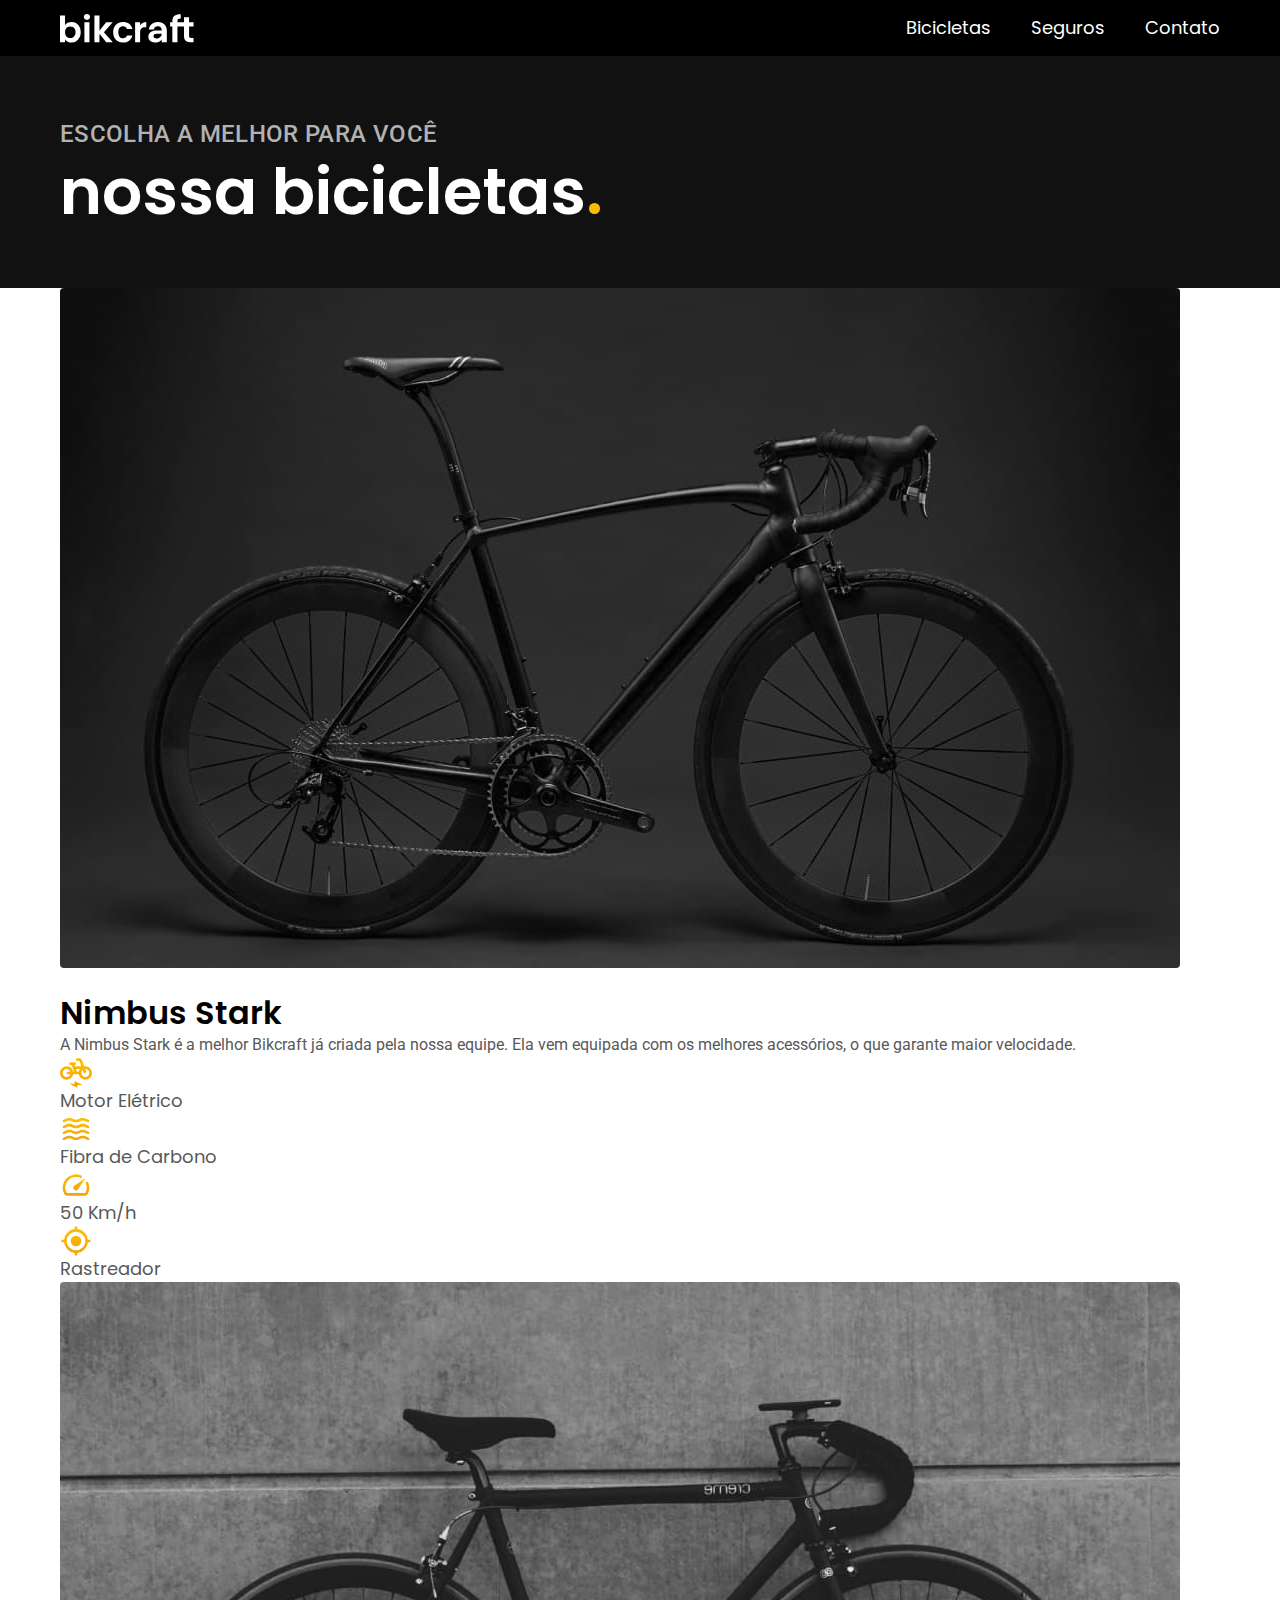
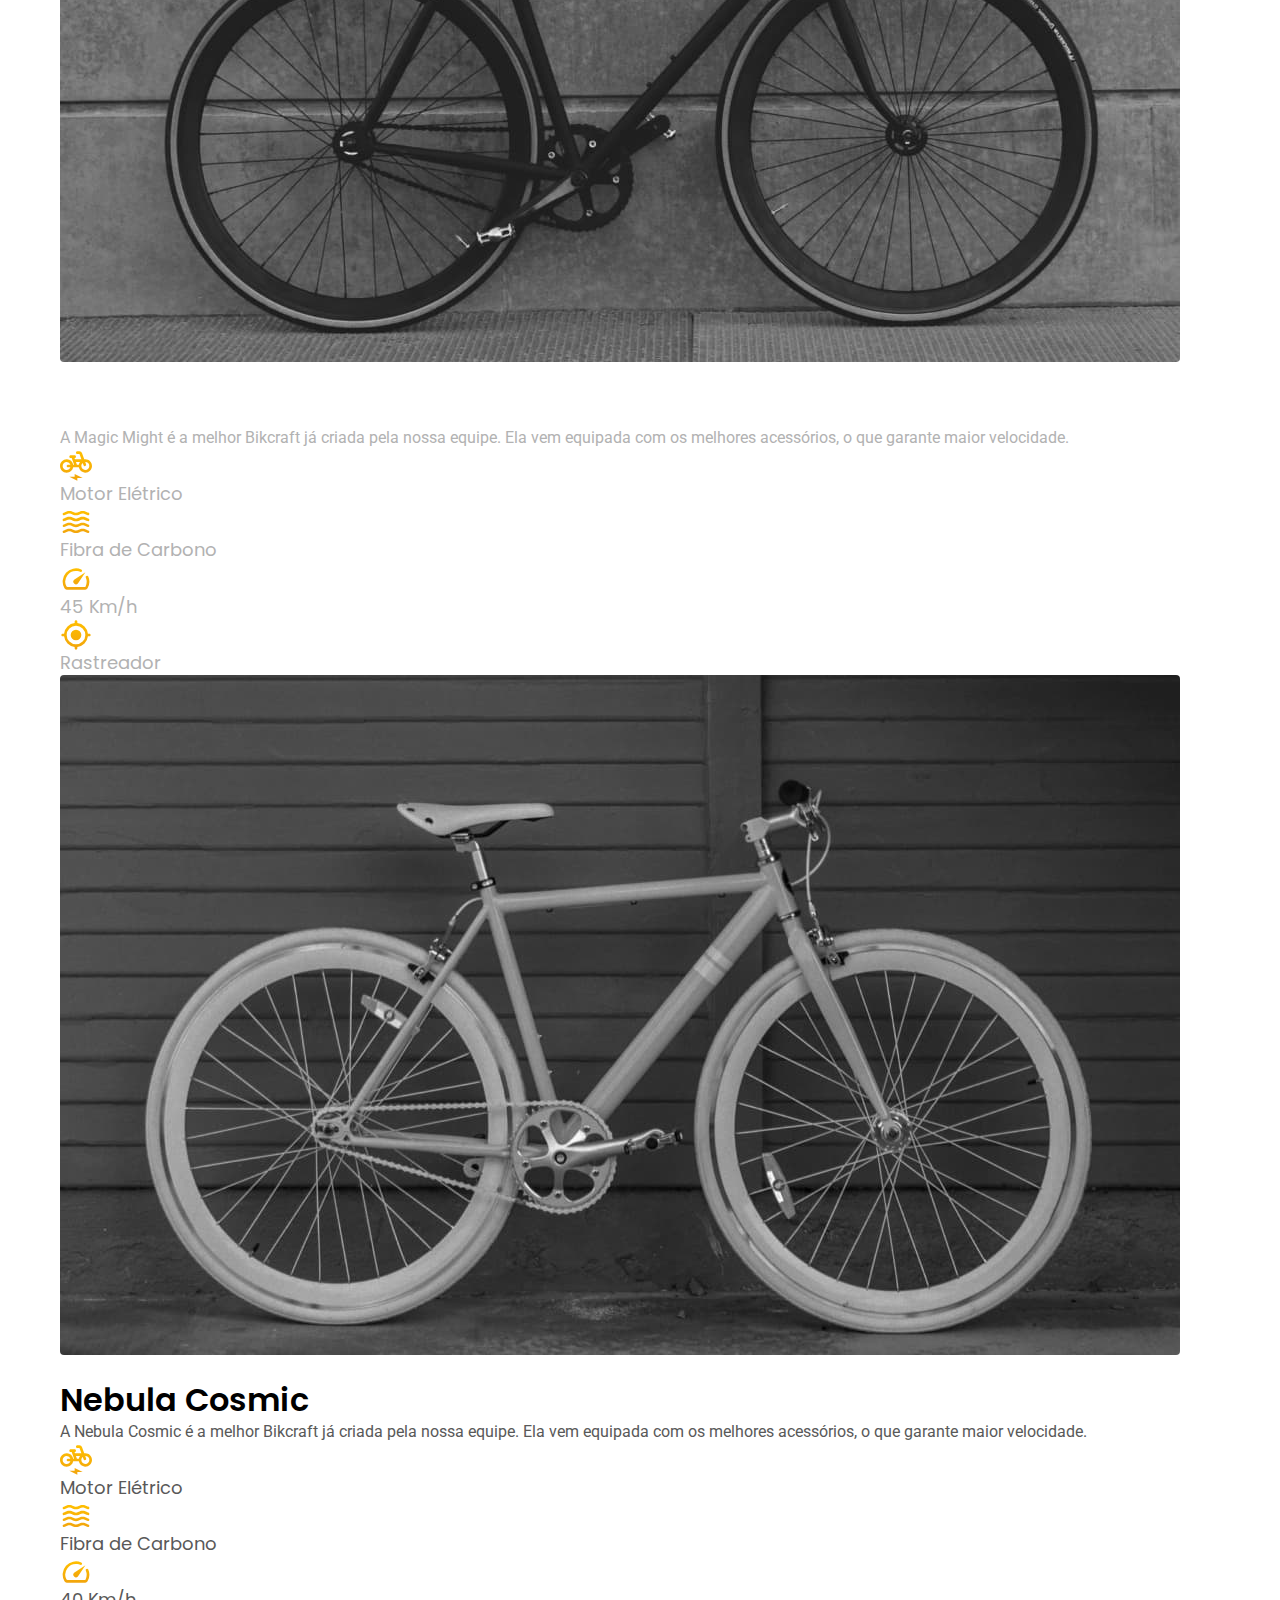
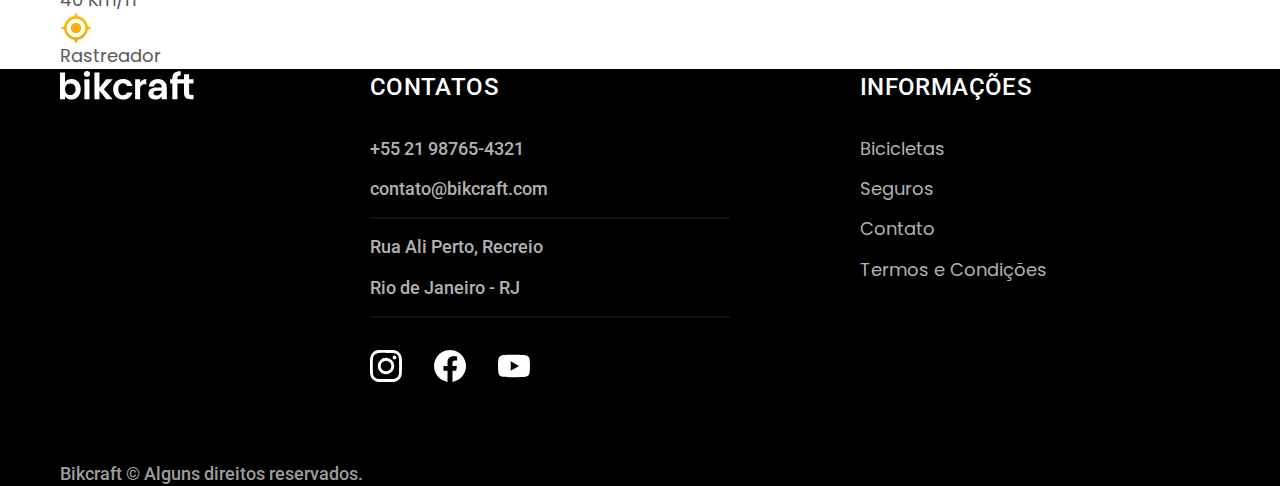
==== bicicletas.html @ 7c96990e "bicycles page content" ====
<!DOCTYPE html>
<html lang="pt-br">

<head>
  <meta charset="UTF-8">
  <meta http-equiv="X-UA-Compatible" content="IE=edge">
  <meta name="viewport" content="width=device-width, initial-scale=1.0">
  <meta name="description" content="Bicicletas Elétricas">
  <title>Bicicletas | Bikecraft</title>
  <link rel="stylesheet" href="./css/style.css">
  <link rel="preconnect" href="https://fonts.googleapis.com">
  <link rel="preconnect" href="https://fonts.gstatic.com" crossorigin>
  <link href="https://fonts.googleapis.com/css2?family=Merriweather:ital,wght@1,900&family=Poppins:ital,wght@0,400;1,600&family=Roboto:wght@400;500&display=swap" rel="stylesheet">
</head>

<body id="bicycles">

  <header class="header-bg">
    <div class="header container">
      <a href="./">
        <img src="./img/bikcraft.svg" alt="Bikcraft">
      </a>
      <nav aria-label="primaria">
        <ul class="header-menu font-1-m">
          <li><a href="./bicicletas.html">Bicicletas</a></li>
          <li><a href="./seguros.html">Seguros</a></li>
          <li><a href="./contato.html">Contato</a></li>
        </ul>
      </nav>
    </div>
  </header>

  <main>
    <div class="title-bg cor-12">
      <div class="title container">
        <p class="font-2-l-b cor-5">Escolha a melhor para você</p>
        <h1 class="font-1-xxl cor-0">nossa bicicletas<span class="cor-p1">.</span></h1>
      </div>
    </div>

    <div class="bicycles-bg">
      <div class="bicycles container">
        <div class="bicycles-image">
          <img src="./img/bicicletas/nimbus.jpg" alt="Bicicleta preta">
          <span class="font-2-m cor-0">R$ 4999</span>
        </div>
        <div class="bicycles-content">
          <h2 class="font-1-xl">Nimbus Stark</h2>
          <p class="font-2-s cor-8">A Nimbus Stark é a melhor Bikcraft já criada pela nossa equipe. Ela vem equipada com os melhores acessórios, o que garante maior velocidade.</p>
          <ul class="font-1-m cor-8">
            <li><img src="./img/icones/eletrica.svg" alt="">Motor Elétrico</li>
            <li><img src="./img/icones/carbono.svg" alt="">Fibra de Carbono</li>
            <li><img src="./img/icones/velocidade.svg" alt="">50 Km/h</li>
            <li><img src="./img/icones/rastreador.svg" alt="">Rastreador</li>
          </ul>
        </div>
      </div>
    </div>

    <div class="bicycles-bg">
      <div class="bicycles container">
        <div class="bicycles-image">
          <img src="./img/bicicletas/magic.jpg" alt="Bicicleta preta">
          <span class="font-2-m cor-0">R$ 2499</span>
        </div>
        <div class="bicycles-content">
          <h2 class="font-1-xl cor-0">Magic Might</h2>
          <p class="font-2-s cor-5">A Magic Might é a melhor Bikcraft já criada pela nossa equipe. Ela vem equipada com os melhores acessórios, o que garante maior velocidade.</p>
          <ul class="font-1-m cor-5">
            <li><img src="./img/icones/eletrica.svg" alt="">Motor Elétrico</li>
            <li><img src="./img/icones/carbono.svg" alt="">Fibra de Carbono</li>
            <li><img src="./img/icones/velocidade.svg" alt="">45 Km/h</li>
            <li><img src="./img/icones/rastreador.svg" alt="">Rastreador</li>
          </ul>
        </div>
      </div>
    </div>

    <div class="bicycles-bg">
      <div class="bicycles container">
        <div class="bicycles-image">
          <img src="./img/bicicletas/nebula.jpg" alt="Bicicleta preta">
          <span class="font-2-m cor-0">R$ 3999</span>
        </div>
        <div class="bicycles-content">
          <h2 class="font-1-xl">Nebula Cosmic</h2>
          <p class="font-2-s cor-8">A Nebula Cosmic é a melhor Bikcraft já criada pela nossa equipe. Ela vem equipada com os melhores acessórios, o que garante maior velocidade.</p>
          <ul class="font-1-m cor-8">
            <li><img src="./img/icones/eletrica.svg" alt="">Motor Elétrico</li>
            <li><img src="./img/icones/carbono.svg" alt="">Fibra de Carbono</li>
            <li><img src="./img/icones/velocidade.svg" alt="">40 Km/h</li>
            <li><img src="./img/icones/rastreador.svg" alt="">Rastreador</li>
          </ul>
        </div>
      </div>
    </div>

  </main>

  <footer class="footer-bg">
    <div class="footer container">
      <img src="./img/bikcraft.svg" alt="Bikecraft">
      <div class="footer-contact">
        <h3 class="font-2-l-b cor-0">Contatos</h3>
        <ul class="font-2-m cor-5">
          <li><a href="tel:+55(21)98765-4321">+55 21 98765-4321</a></li>
          <li><a href="mailto:contato@bikcraft.com">contato@bikcraft.com</a></li>
          <li>Rua Ali Perto, Recreio</li>
          <li>Rio de Janeiro - RJ</li>
        </ul>
        <div class="footer-social">
          <a href="https://www.instagram.com">
            <img src="./img/redes/instagram.svg" alt="Logo Instagram">
          </a>
          <a href="https://www.facebook.com">
            <img src="./img/redes/facebook.svg" alt="Logo facebook">
          </a>
          <a href="https://www.youtube.com">
            <img src="./img/redes/youtube.svg" alt="Logo Youtube">
          </a>
        </div>
      </div>
      <div class="footer-info">
        <h3 class="font-2-l-b cor-0">Informações</h3>
        <nav>
          <ul class="font-1-m cor-5">
            <li><a href="./bicicletas.html">Bicicletas</a></li>
            <li><a href="./seguros.html">Seguros</a></li>
            <li><a href="./contato.html">Contato</a></li>
            <li><a href="./termos.html">Termos e Condições</a></li>
          </ul>
        </nav>
      </div>
      <p class="footer-copy font-2-m cor-6">Bikcraft © Alguns direitos reservados.</p>
    </div>
  </footer>

</body>

</html>
---- css/style.css ----
/******************** GENERAL ********************/
@import './general/general.css';
@import './general/header.css';
@import './general/footer.css';
@import './utilities/components.css';
@import './utilities/typography.css';
@import './utilities/colors.css';

/********************** HOME *********************/
@import './home/introduction.css';
@import './home/tecnology.css';
@import './home/partners.css';
@import './home/testimonial.css';

/********************** BICYCLES *********************/
@import './bicycle/bicycle-list.css';
@import './bicycle/bicycles.css';

/********************** INSURANCES *********************/
@import './insurance/insurance.css';

/********************** TERMS *********************/
@import './terms/terms.css';
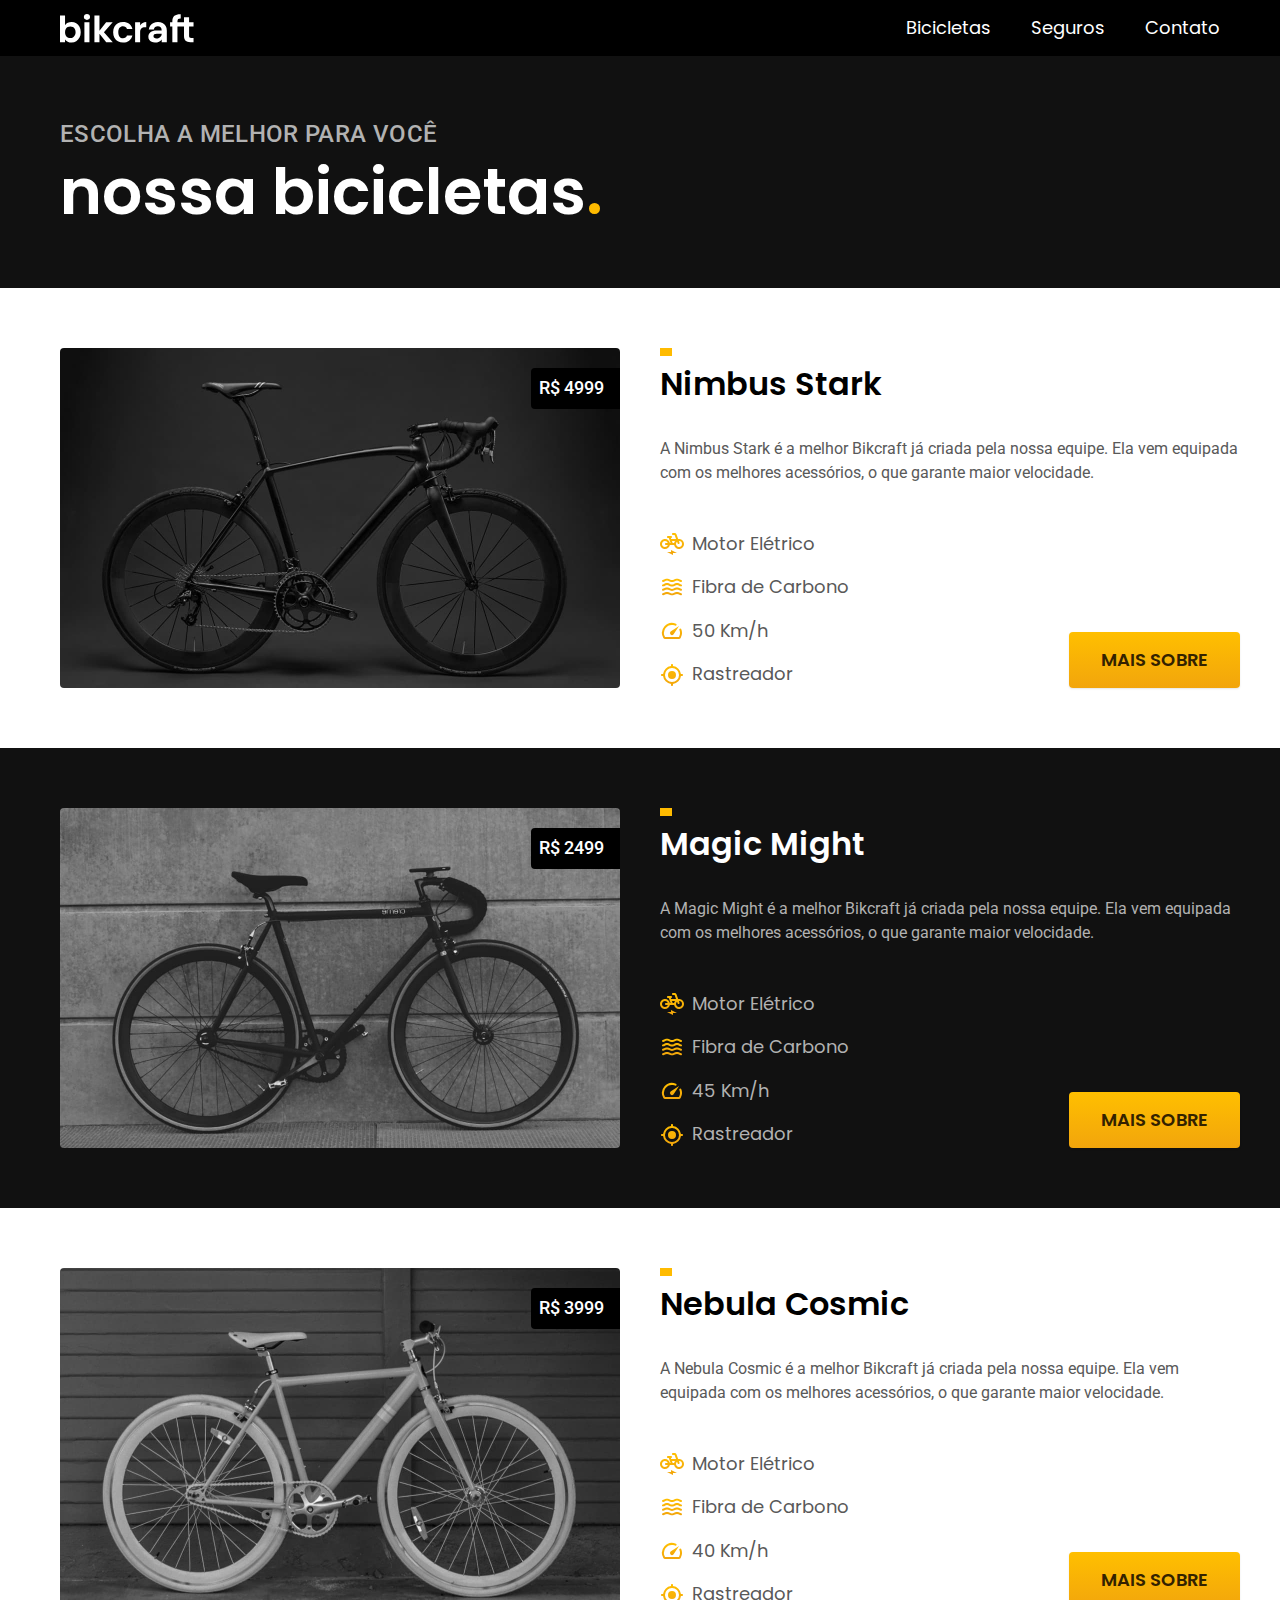
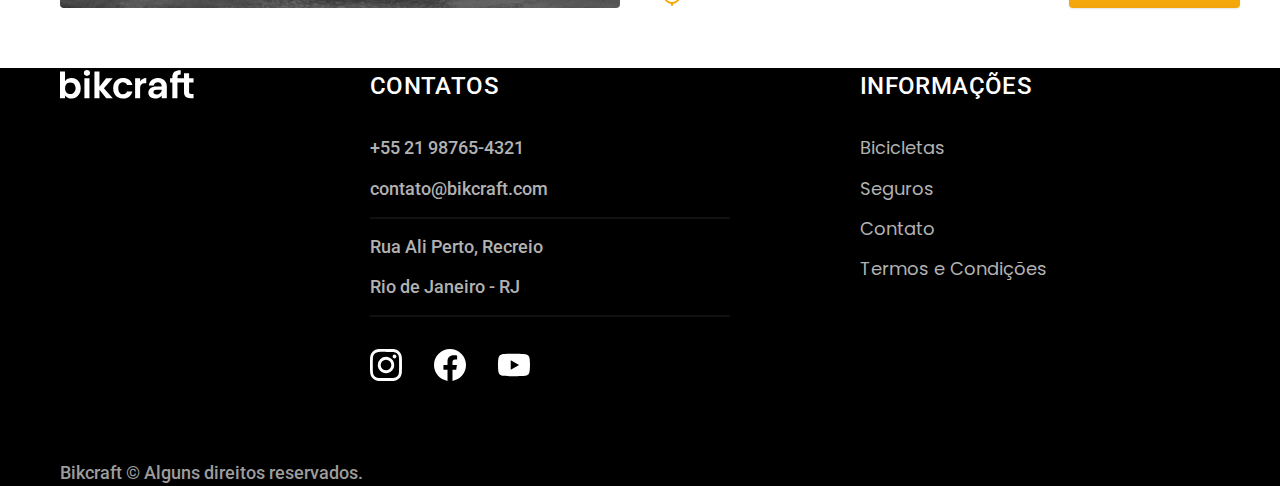
==== commit a8a5c9f4: "bicycles page itens positions" ====
--- a/bicicletas.html
+++ b/bicicletas.html
@@ -38,24 +38,24 @@
       </div>
     </div>
 
-    <div class="bicycles-bg">
-      <div class="bicycles container">
-        <div class="bicycles-image">
-          <img src="./img/bicicletas/nimbus.jpg" alt="Bicicleta preta">
-          <span class="font-2-m cor-0">R$ 4999</span>
-        </div>
-        <div class="bicycles-content">
-          <h2 class="font-1-xl">Nimbus Stark</h2>
-          <p class="font-2-s cor-8">A Nimbus Stark é a melhor Bikcraft já criada pela nossa equipe. Ela vem equipada com os melhores acessórios, o que garante maior velocidade.</p>
-          <ul class="font-1-m cor-8">
-            <li><img src="./img/icones/eletrica.svg" alt="">Motor Elétrico</li>
-            <li><img src="./img/icones/carbono.svg" alt="">Fibra de Carbono</li>
-            <li><img src="./img/icones/velocidade.svg" alt="">50 Km/h</li>
-            <li><img src="./img/icones/rastreador.svg" alt="">Rastreador</li>
-          </ul>
-        </div>
+    <div class="bicycles container">
+      <div class="bicycles-image">
+        <img src="./img/bicicletas/nimbus.jpg" alt="Bicicleta preta">
+        <span class="font-2-m cor-0">R$ 4999</span>
+      </div>
+      <div class="bicycles-content">
+        <h2 class="font-1-xl">Nimbus Stark</h2>
+        <p class="font-2-s cor-8">A Nimbus Stark é a melhor Bikcraft já criada pela nossa equipe. Ela vem equipada com os melhores acessórios, o que garante maior velocidade.</p>
+        <ul class="font-1-m cor-8">
+          <li><img src="./img/icones/eletrica.svg" alt="">Motor Elétrico</li>
+          <li><img src="./img/icones/carbono.svg" alt="">Fibra de Carbono</li>
+          <li><img src="./img/icones/velocidade.svg" alt="">50 Km/h</li>
+          <li><img src="./img/icones/rastreador.svg" alt="">Rastreador</li>
+        </ul>
+        <a class="botao seta" href="./bicicletas/nimbus.html">Mais sobre</a>
       </div>
     </div>
+
 
     <div class="bicycles-bg">
       <div class="bicycles container">
@@ -72,26 +72,26 @@
             <li><img src="./img/icones/velocidade.svg" alt="">45 Km/h</li>
             <li><img src="./img/icones/rastreador.svg" alt="">Rastreador</li>
           </ul>
+          <a class="botao seta" href="./bicicletas/magic.html">Mais sobre</a>
         </div>
       </div>
     </div>
 
-    <div class="bicycles-bg">
-      <div class="bicycles container">
-        <div class="bicycles-image">
-          <img src="./img/bicicletas/nebula.jpg" alt="Bicicleta preta">
-          <span class="font-2-m cor-0">R$ 3999</span>
-        </div>
-        <div class="bicycles-content">
-          <h2 class="font-1-xl">Nebula Cosmic</h2>
-          <p class="font-2-s cor-8">A Nebula Cosmic é a melhor Bikcraft já criada pela nossa equipe. Ela vem equipada com os melhores acessórios, o que garante maior velocidade.</p>
-          <ul class="font-1-m cor-8">
-            <li><img src="./img/icones/eletrica.svg" alt="">Motor Elétrico</li>
-            <li><img src="./img/icones/carbono.svg" alt="">Fibra de Carbono</li>
-            <li><img src="./img/icones/velocidade.svg" alt="">40 Km/h</li>
-            <li><img src="./img/icones/rastreador.svg" alt="">Rastreador</li>
-          </ul>
-        </div>
+    <div class="bicycles container">
+      <div class="bicycles-image">
+        <img src="./img/bicicletas/nebula.jpg" alt="Bicicleta preta">
+        <span class="font-2-m cor-0">R$ 3999</span>
+      </div>
+      <div class="bicycles-content">
+        <h2 class="font-1-xl">Nebula Cosmic</h2>
+        <p class="font-2-s cor-8">A Nebula Cosmic é a melhor Bikcraft já criada pela nossa equipe. Ela vem equipada com os melhores acessórios, o que garante maior velocidade.</p>
+        <ul class="font-1-m cor-8">
+          <li><img src="./img/icones/eletrica.svg" alt="">Motor Elétrico</li>
+          <li><img src="./img/icones/carbono.svg" alt="">Fibra de Carbono</li>
+          <li><img src="./img/icones/velocidade.svg" alt="">40 Km/h</li>
+          <li><img src="./img/icones/rastreador.svg" alt="">Rastreador</li>
+        </ul>
+        <a class="botao seta" href="./bicicletas/nebula.html">Mais sobre</a>
       </div>
     </div>
 
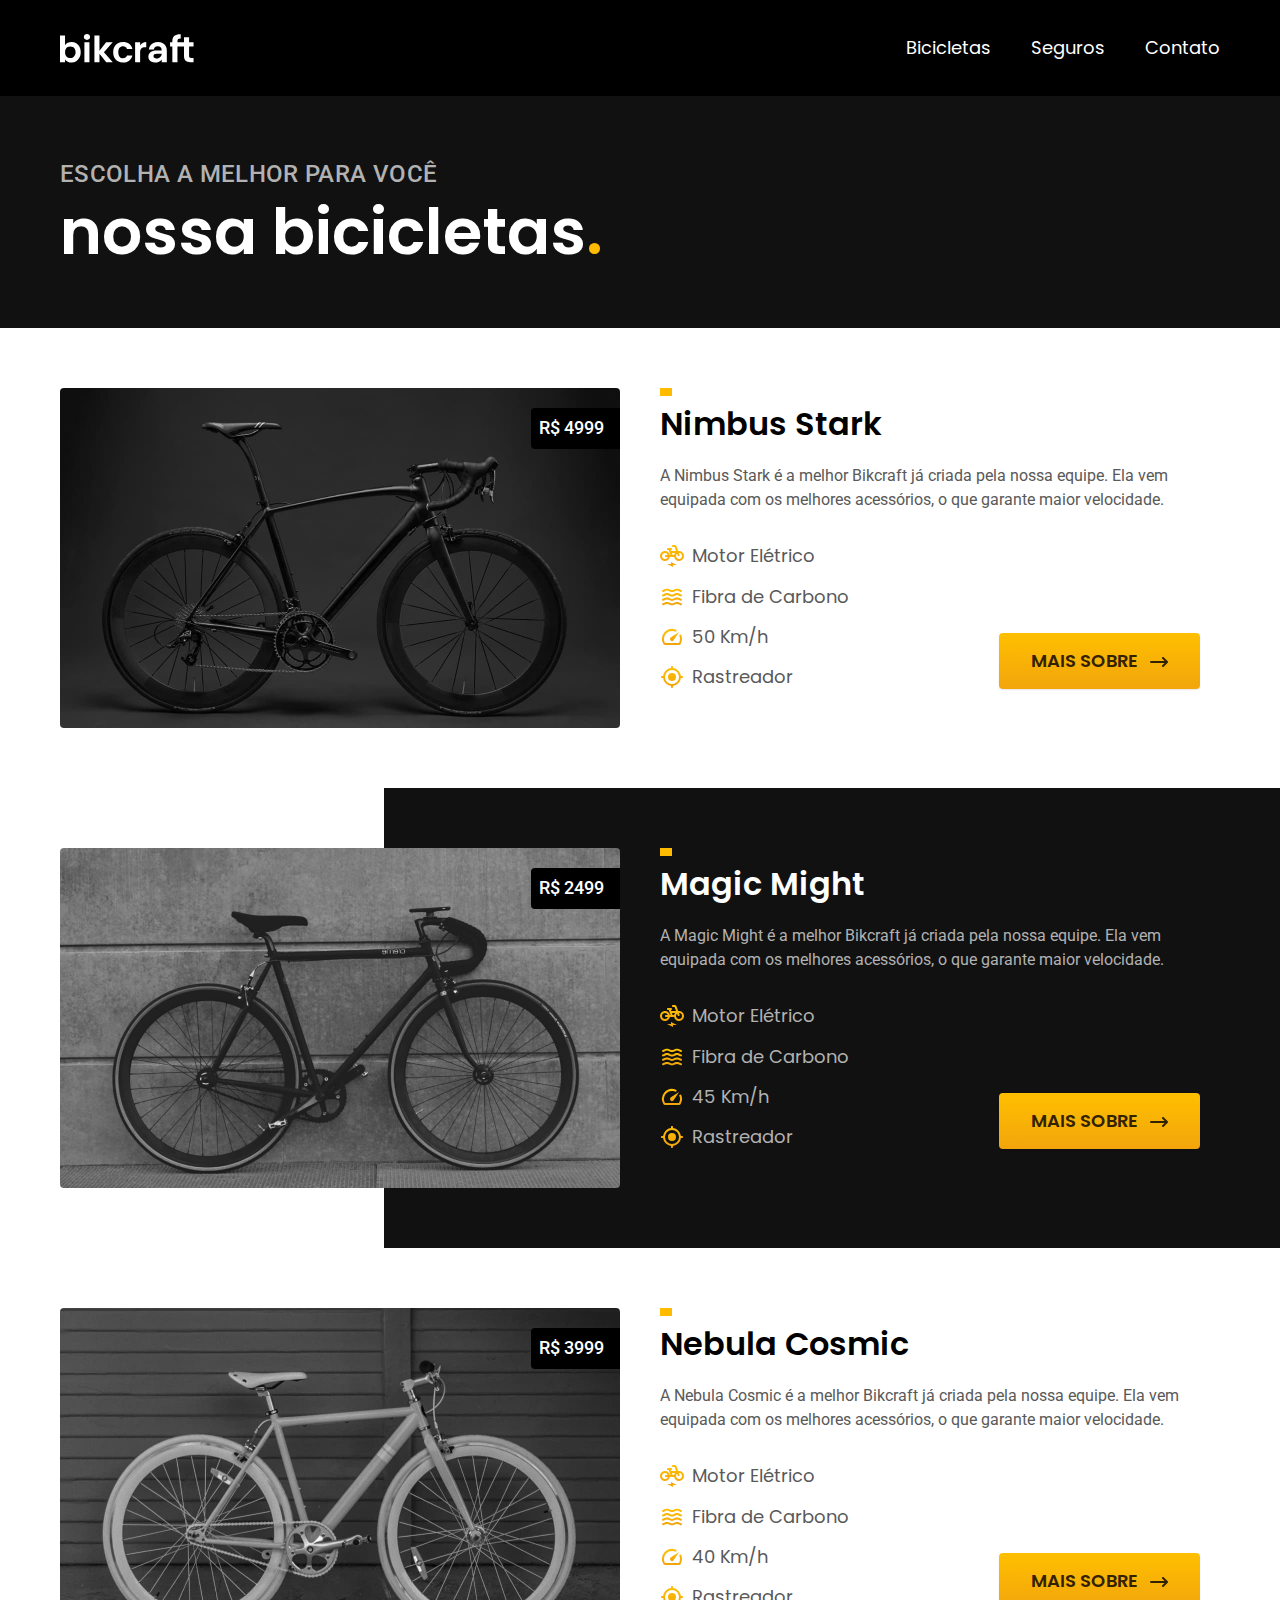
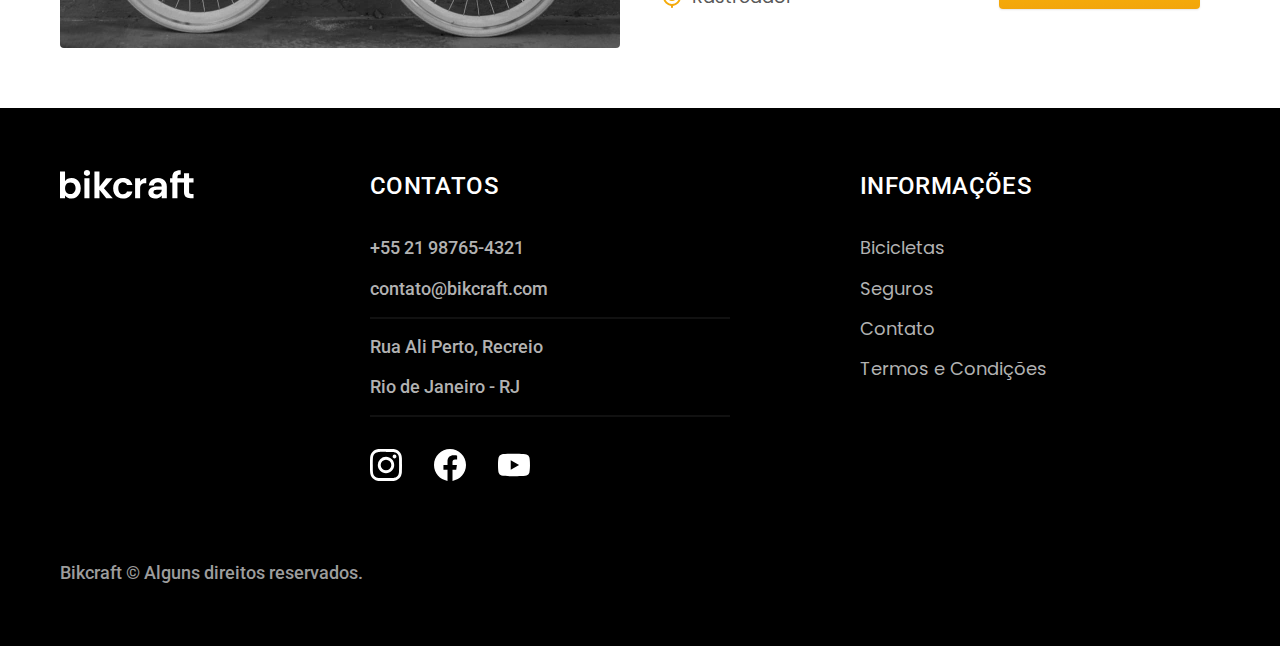
==== commit 5f8bfd50: "nimbus page" ====
--- a/bicicletas.html
+++ b/bicicletas.html
@@ -52,7 +52,7 @@
           <li><img src="./img/icones/velocidade.svg" alt="">50 Km/h</li>
           <li><img src="./img/icones/rastreador.svg" alt="">Rastreador</li>
         </ul>
-        <a class="botao seta" href="./bicicletas/nimbus.html">Mais sobre</a>
+        <a class="botao seta" href="./bicycles/nimbus.html">Mais sobre</a>
       </div>
     </div>
 
@@ -72,7 +72,7 @@
             <li><img src="./img/icones/velocidade.svg" alt="">45 Km/h</li>
             <li><img src="./img/icones/rastreador.svg" alt="">Rastreador</li>
           </ul>
-          <a class="botao seta" href="./bicicletas/magic.html">Mais sobre</a>
+          <a class="botao seta" href="./bicycles/magic.html">Mais sobre</a>
         </div>
       </div>
     </div>
@@ -91,7 +91,7 @@
           <li><img src="./img/icones/velocidade.svg" alt="">40 Km/h</li>
           <li><img src="./img/icones/rastreador.svg" alt="">Rastreador</li>
         </ul>
-        <a class="botao seta" href="./bicicletas/nebula.html">Mais sobre</a>
+        <a class="botao seta" href="./bicycles/nebula.html">Mais sobre</a>
       </div>
     </div>
 
--- a/css/style.css
+++ b/css/style.css
@@ -15,9 +15,12 @@
 /********************** BICYCLES *********************/
 @import './bicycle/bicycle-list.css';
 @import './bicycle/bicycles.css';
+@import './bicycle/bicycle.css';
 
 /********************** INSURANCES *********************/
 @import './insurance/insurance.css';
+@import './insurance/advantages.css';
+@import './insurance/questions.css';
 
 /********************** TERMS *********************/
 @import './terms/terms.css';
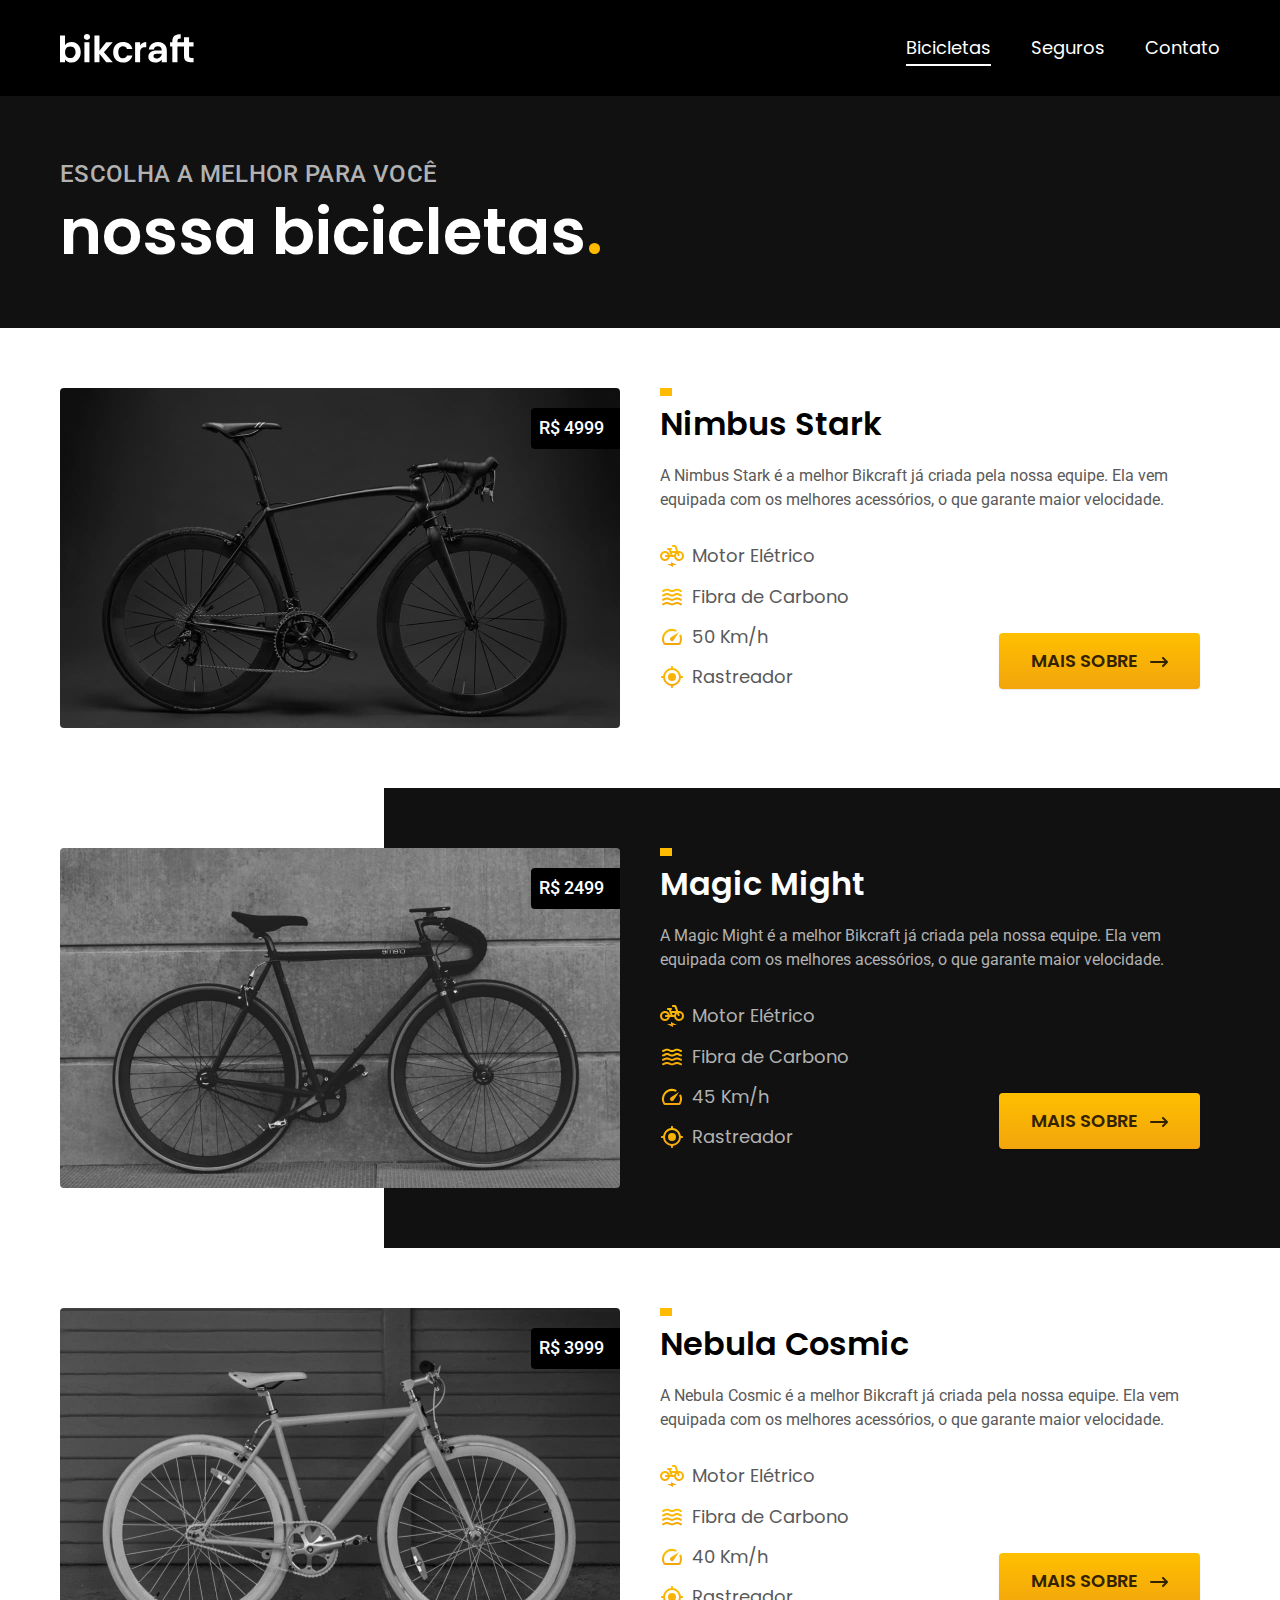
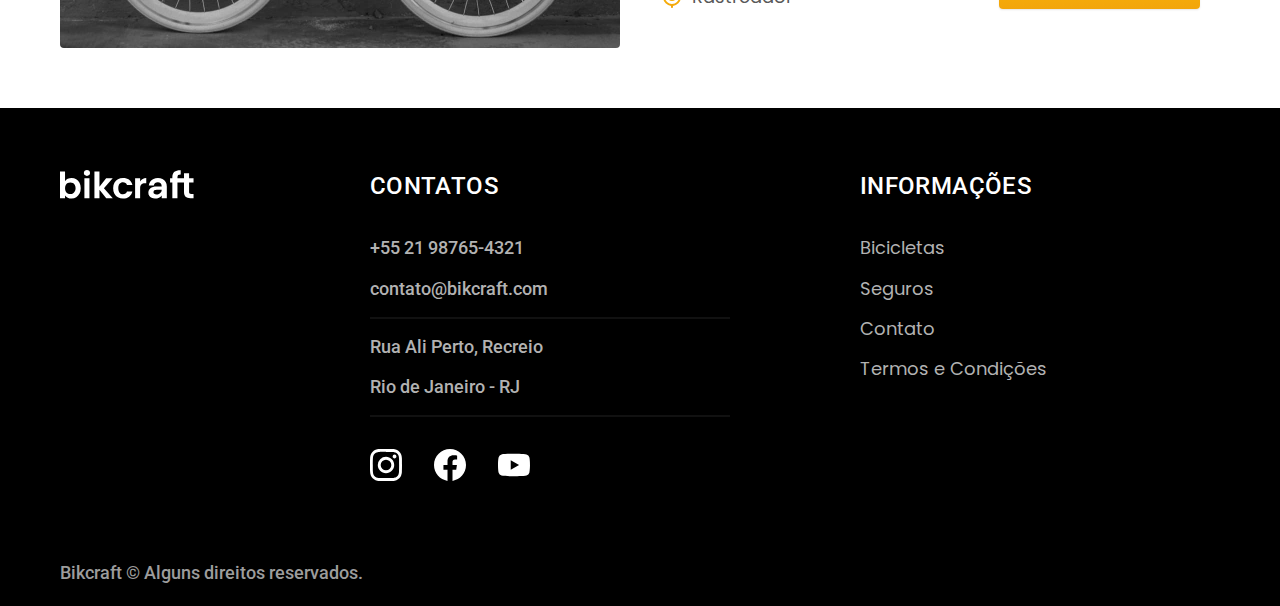
==== commit 68fae7da: "active menu current page JS" ====
--- a/bicicletas.html
+++ b/bicicletas.html
@@ -7,6 +7,7 @@
   <meta name="viewport" content="width=device-width, initial-scale=1.0">
   <meta name="description" content="Bicicletas Elétricas">
   <title>Bicicletas | Bikecraft</title>
+  <link rel="preload" href="./css/style.css" as="style">
   <link rel="stylesheet" href="./css/style.css">
   <link rel="preconnect" href="https://fonts.googleapis.com">
   <link rel="preconnect" href="https://fonts.gstatic.com" crossorigin>
@@ -135,6 +136,7 @@
     </div>
   </footer>
 
+  <script src="./js/script.js"></script>
 </body>
 
 </html>--- a/css/style.css
+++ b/css/style.css
@@ -5,6 +5,7 @@
 @import './utilities/components.css';
 @import './utilities/typography.css';
 @import './utilities/colors.css';
+@import './utilities/form.css';
 
 /********************** HOME *********************/
 @import './home/introduction.css';
@@ -16,11 +17,19 @@
 @import './bicycle/bicycle-list.css';
 @import './bicycle/bicycles.css';
 @import './bicycle/bicycle.css';
+@import './bicycle/insurance-bicycle.css';
 
 /********************** INSURANCES *********************/
 @import './insurance/insurance.css';
 @import './insurance/advantages.css';
 @import './insurance/questions.css';
 
+/********************** CONTACT *********************/
+@import './contact/contact.css';
+@import './contact/stores.css';
+
+/********************** BUDGET *********************/
+@import './budget/budget.css';
+
 /********************** TERMS *********************/
 @import './terms/terms.css';
--- a/css/style.css
+++ b/css/style.css
@@ -5,6 +5,7 @@
 @import './utilities/components.css';
 @import './utilities/typography.css';
 @import './utilities/colors.css';
+@import './utilities/form.css';
 
 /********************** HOME *********************/
 @import './home/introduction.css';
@@ -16,11 +17,19 @@
 @import './bicycle/bicycle-list.css';
 @import './bicycle/bicycles.css';
 @import './bicycle/bicycle.css';
+@import './bicycle/insurance-bicycle.css';
 
 /********************** INSURANCES *********************/
 @import './insurance/insurance.css';
 @import './insurance/advantages.css';
 @import './insurance/questions.css';
 
+/********************** CONTACT *********************/
+@import './contact/contact.css';
+@import './contact/stores.css';
+
+/********************** BUDGET *********************/
+@import './budget/budget.css';
+
 /********************** TERMS *********************/
 @import './terms/terms.css';
